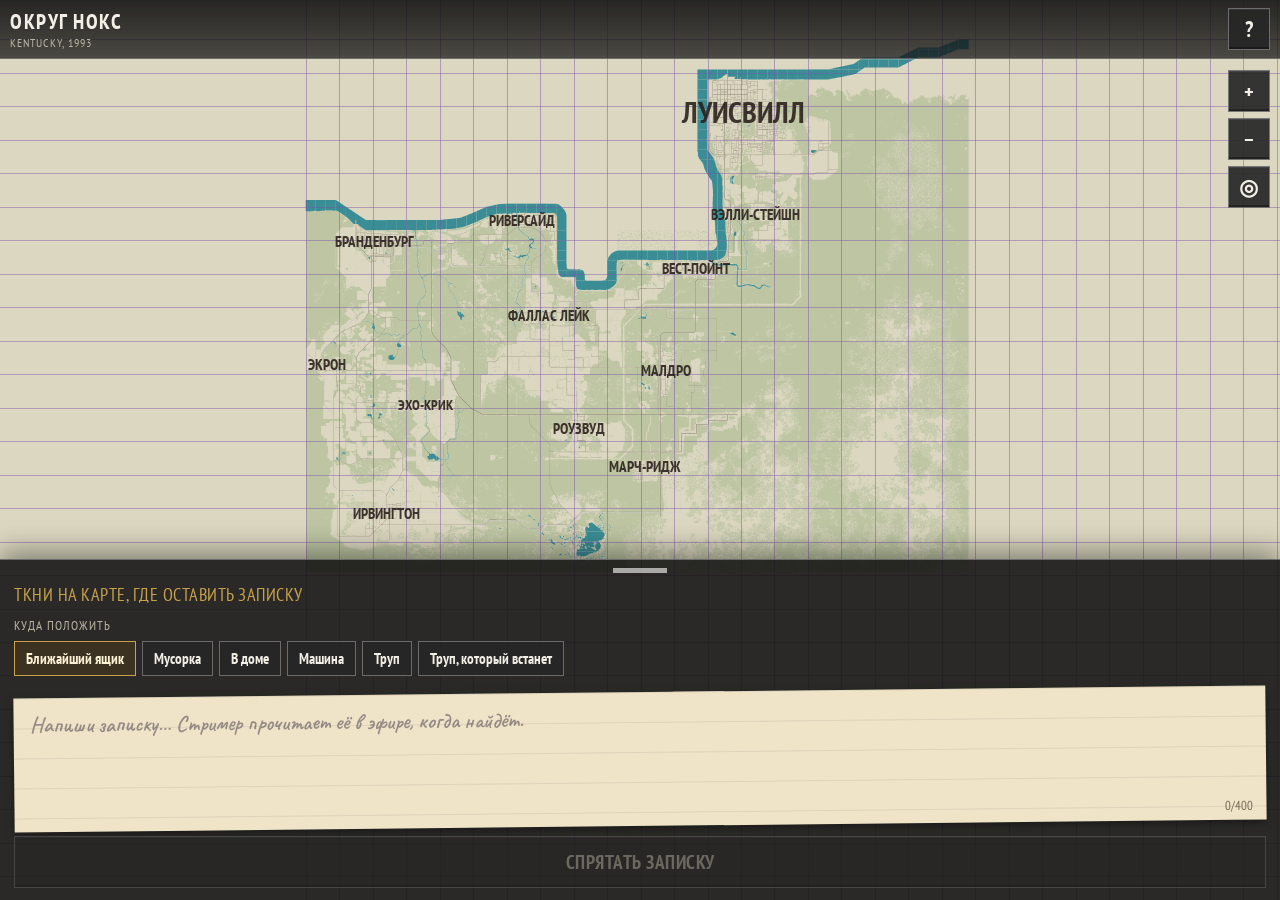
==== index.html @ 6904a009 "Окно-карта KNOXPAD для Telegram-бота Co-Authored-By: Claude Opus 5.5 <noreply@anthropic.com>" ====
<!doctype html>
<html lang="ru">
<head>
<meta charset="utf-8">
<meta name="viewport" content="width=device-width, initial-scale=1, maximum-scale=1, user-scalable=no">
<title>Записка в мире стримера</title>
<link rel="preconnect" href="https://fonts.googleapis.com">
<link rel="preconnect" href="https://fonts.gstatic.com" crossorigin>
<link href="https://fonts.googleapis.com/css2?family=Caveat:wght@500;700&family=PT+Sans+Narrow:wght@400;700&display=swap" rel="stylesheet">
<link rel="stylesheet" href="style.css">
<script src="https://telegram.org/js/telegram-web-app.js"></script>
</head>
<body>
<canvas id="map"></canvas>

<header class="pz-bar">
  <div class="title">Округ Нокс <small>Kentucky, 1993</small></div>
  <button class="pz-btn icon" id="helpBtn" aria-label="Как это работает">?</button>
</header>

<div class="tools">
  <button class="pz-btn icon" id="zin" aria-label="Приблизить">+</button>
  <button class="pz-btn icon" id="zout" aria-label="Отдалить">−</button>
  <button class="pz-btn icon" id="toMe" aria-label="Где стример" title="Где стример">◎</button>
</div>

<section class="sheet" id="sheet">
  <div class="grip" id="grip"></div>
  <div class="step" id="stepWhere">
    <div class="hint" id="hint">Ткни на карте, где оставить записку</div>
    <div class="where hide" id="where">
      <div class="pin">📍</div>
      <div><b id="whereMain"></b><small id="whereSub"></small></div>
    </div>
    <div class="streamer" id="streamer"></div>
  </div>
  <div class="label">Куда положить</div>
  <div class="chips" id="places"></div>
  <div class="paper">
    <textarea id="text" maxlength="400" placeholder="Напиши записку… Стример прочитает её в эфире, когда найдёт."></textarea>
    <div class="sign"><span id="nick"></span><span id="count">0/400</span></div>
  </div>
  <button class="pz-btn big" id="send" disabled>Спрятать записку</button>
</section>

<div class="modal hide" id="modal">
  <div class="pz-panel">
    <div class="pz-title" id="modalTitle"></div>
    <div class="body" id="modalBody"></div>
    <button class="pz-btn" id="modalOk">Понятно</button>
  </div>
</div>

<script src="app.js"></script>
</body>
</html>
---- style.css ----
/* Окно-карта для Telegram в стиле интерфейса Project Zomboid: тёмные полупрозрачные панели,
   прямые углы, светлая тонкая рамка, белый текст; записка — бумага с почерком. */
:root {
  --paper: #dbd7c0;            /* фон бумажной карты, как в игре */
  --panel: rgba(18, 18, 18, 0.88);
  --panel2: rgba(38, 38, 38, 0.92);
  --line: rgba(255, 255, 255, 0.32);
  --line2: rgba(255, 255, 255, 0.6);
  --text: #f2efe6;
  --muted: #b9b3a3;
  --accent: #c8a24a;           /* «выделено» — тёплое золото, как подсветка пунктов в игре */
  --danger: #c0392b;
  --note: #efe4c8;
  --ink: #2b2236;
  --sheet-h: 46vh;
}
* { box-sizing: border-box; -webkit-tap-highlight-color: transparent; }
html, body { margin: 0; height: 100%; overflow: hidden; background: var(--paper); color: var(--text);
  font: 400 17px/1.3 "PT Sans Narrow", "Arial Narrow", system-ui, sans-serif; }
canvas#map { position: fixed; inset: 0; width: 100%; height: 100%; touch-action: none; display: block; }
.hide { display: none !important; }

/* ---------- панели и кнопки «как в игре» ---------- */
.pz-panel { background: var(--panel); border: 1px solid var(--line); box-shadow: 0 6px 22px rgba(0, 0, 0, 0.45); }
.pz-btn { font: 700 17px "PT Sans Narrow", sans-serif; color: var(--text); background: var(--panel2);
  border: 1px solid var(--line); border-radius: 0; padding: 9px 14px; cursor: pointer; text-transform: uppercase;
  letter-spacing: 0.5px; box-shadow: inset 0 1px 0 rgba(255, 255, 255, 0.08), inset 0 -2px 0 rgba(0, 0, 0, 0.35); }
.pz-btn:active { background: #4a4a4a; border-color: var(--line2); }
.pz-btn.icon { width: 42px; height: 42px; padding: 0; font-size: 22px; line-height: 40px; text-transform: none; }
.pz-btn.big { width: 100%; padding: 13px; font-size: 19px; margin-top: 10px; background: #3c3221; border-color: var(--accent); color: #fff3d6; }
.pz-btn.big:disabled { opacity: 0.45; border-color: var(--line); background: var(--panel2); color: var(--muted); }
.pz-title { font: 700 18px "PT Sans Narrow", sans-serif; text-transform: uppercase; letter-spacing: 1px; padding: 9px 12px;
  background: rgba(255, 255, 255, 0.06); border-bottom: 1px solid var(--line); }

header.pz-bar { position: fixed; top: 0; left: 0; right: 0; display: flex; align-items: center; justify-content: space-between;
  padding: 8px 10px; background: linear-gradient(rgba(18, 18, 18, 0.9), rgba(18, 18, 18, 0.72)); border-bottom: 1px solid var(--line); z-index: 3; }
header .title { font: 700 21px "PT Sans Narrow", sans-serif; text-transform: uppercase; letter-spacing: 1.5px; }
header .title small { display: block; font-weight: 400; font-size: 12px; letter-spacing: 1px; color: var(--muted); }

.tools { position: fixed; right: 10px; top: 70px; display: flex; flex-direction: column; gap: 6px; z-index: 3; }

/* ---------- нижняя панель ---------- */
.sheet { position: fixed; left: 0; right: 0; bottom: 0; z-index: 4; background: var(--panel); border-top: 1px solid var(--line);
  padding: 4px 14px calc(12px + env(safe-area-inset-bottom)); max-height: 72vh; overflow-y: auto;
  box-shadow: 0 -8px 26px rgba(0, 0, 0, 0.4); transition: transform 0.2s ease; }
.sheet.min { transform: translateY(calc(100% - 92px)); }
.grip { width: 54px; height: 5px; background: var(--line2); margin: 4px auto 10px; cursor: pointer; }
.hint { font-size: 18px; color: var(--accent); text-transform: uppercase; letter-spacing: 0.5px; }
.where { display: flex; gap: 10px; align-items: center; }
.where .pin { font-size: 26px; }
.where b { font-size: 19px; display: block; }
.where small { color: var(--muted); font-size: 15px; }
.where.bad b { color: #ff8f80; }
.streamer { margin-top: 6px; font-size: 14px; color: var(--muted); }
.streamer b { color: #ff8f80; }
.label { margin: 12px 0 6px; font-size: 13px; color: var(--muted); text-transform: uppercase; letter-spacing: 1px; }
.chips { display: flex; gap: 6px; overflow-x: auto; padding-bottom: 4px; scrollbar-width: none; }
.chips::-webkit-scrollbar { display: none; }
.chip { flex: 0 0 auto; font: 700 15px "PT Sans Narrow", sans-serif; color: var(--text); background: var(--panel2); border: 1px solid var(--line);
  padding: 7px 11px; cursor: pointer; white-space: nowrap; }
.chip.on { border-color: var(--accent); color: #fff3d6; background: #3c3221; }

/* записка — листок */
.paper { margin-top: 12px; background: var(--note); color: var(--ink); padding: 10px 14px 6px; position: relative;
  background-image: linear-gradient(rgba(43, 34, 54, 0.09) 1px, transparent 1px); background-size: 100% 30px;
  box-shadow: 0 3px 10px rgba(0, 0, 0, 0.4); transform: rotate(-0.6deg); }
.paper textarea { width: 100%; min-height: 96px; border: 0; outline: 0; background: transparent; resize: none; color: var(--ink);
  font: 600 22px/30px "Caveat", "Segoe Print", cursive; }
.paper textarea::placeholder { color: rgba(43, 34, 54, 0.45); }
.paper .sign { display: flex; justify-content: space-between; font: 700 19px "Caveat", cursive; color: #5b4a3a; }
.paper .sign #count { font: 400 13px "PT Sans Narrow", sans-serif; color: #7b6a58; align-self: end; }

/* окно-сообщение */
.modal { position: fixed; inset: 0; background: rgba(0, 0, 0, 0.55); display: grid; place-items: center; z-index: 9; padding: 18px; }
.modal .pz-panel { max-width: 420px; width: 100%; }
.modal .body { padding: 12px; white-space: pre-line; font-size: 17px; }
.modal .pz-btn { margin: 0 12px 12px; width: calc(100% - 24px); }
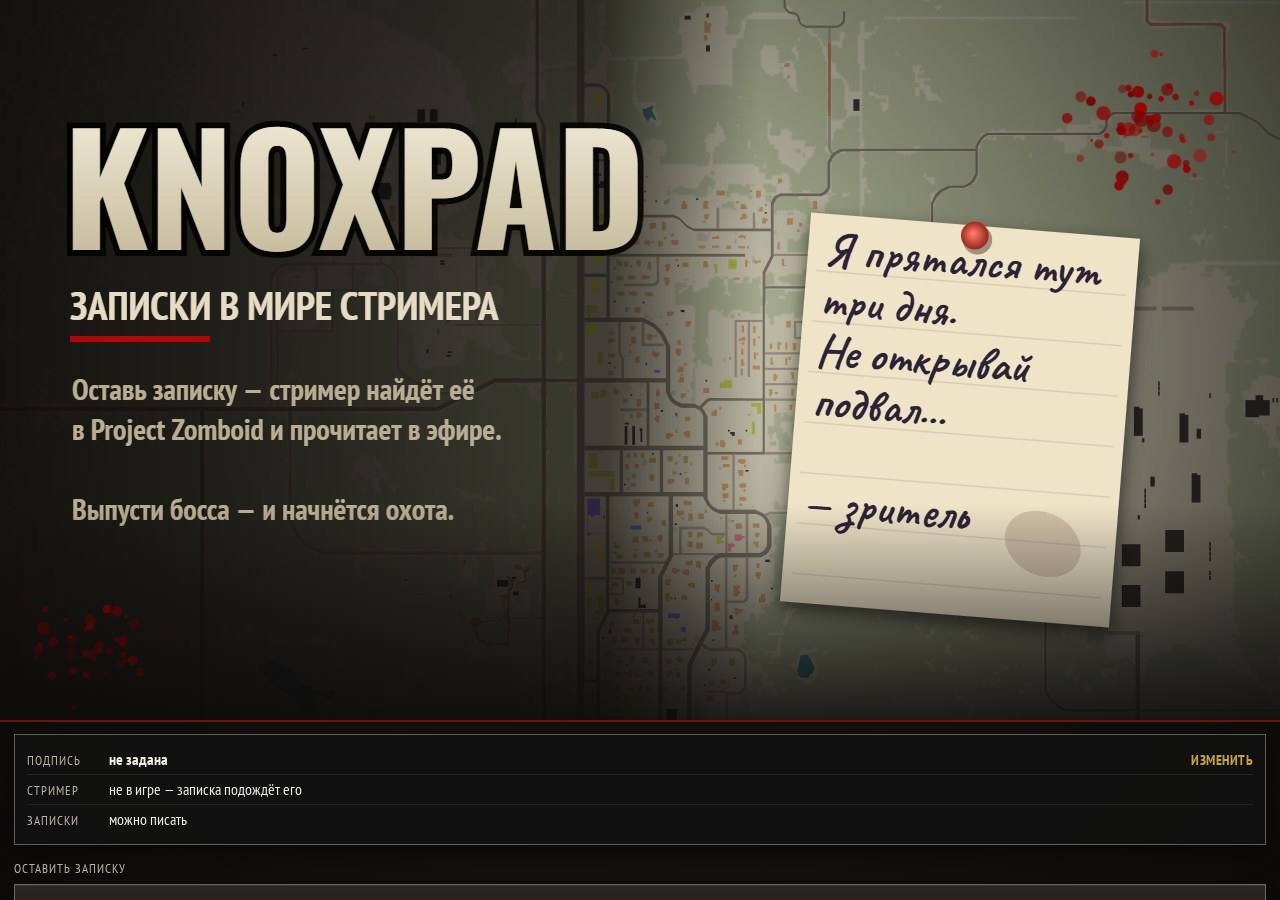
==== commit 6177506e: "Меню KNOXPAD: главная, записка на карте / рядом со стримером / в городе, босс, подпись Co-Authored-B" ====
--- a/index.html
+++ b/index.html
@@ -3,44 +3,179 @@
 <head>
 <meta charset="utf-8">
 <meta name="viewport" content="width=device-width, initial-scale=1, maximum-scale=1, user-scalable=no">
-<title>Записка в мире стримера</title>
+<title>KNOXPAD</title>
 <link rel="preconnect" href="https://fonts.googleapis.com">
 <link rel="preconnect" href="https://fonts.gstatic.com" crossorigin>
-<link href="https://fonts.googleapis.com/css2?family=Caveat:wght@500;700&family=PT+Sans+Narrow:wght@400;700&display=swap" rel="stylesheet">
+<link href="https://fonts.googleapis.com/css2?family=Caveat:wght@500;700&family=Oswald:wght@600;700&family=PT+Sans+Narrow:wght@400;700&display=swap" rel="stylesheet">
 <link rel="stylesheet" href="style.css">
 <script src="https://telegram.org/js/telegram-web-app.js"></script>
 </head>
 <body>
-<canvas id="map"></canvas>
 
-<header class="pz-bar">
-  <div class="title">Округ Нокс <small>Kentucky, 1993</small></div>
-  <button class="pz-btn icon" id="helpBtn" aria-label="Как это работает">?</button>
-</header>
+<!-- ГЛАВНАЯ: меню бота -->
+<section class="screen page on" id="scrHome">
+  <div class="hero"><img src="bot/welcome.jpg" alt="KNOXPAD — записки в мире стримера"></div>
+  <div class="pad">
+    <div class="pz-panel card status">
+      <div class="row"><span class="k">Подпись</span><b class="nickText">—</b><button class="link" id="nickEdit">изменить</button></div>
+      <div class="row"><span class="k">Стример</span><span id="hStreamer">не в игре</span></div>
+      <div class="row" id="hLimitRow"><span class="k">Записки</span><span id="hLimit"></span></div>
+    </div>
 
-<div class="tools">
-  <button class="pz-btn icon" id="zin" aria-label="Приблизить">+</button>
-  <button class="pz-btn icon" id="zout" aria-label="Отдалить">−</button>
-  <button class="pz-btn icon" id="toMe" aria-label="Где стример" title="Где стример">◎</button>
-</div>
+    <div class="label">Оставить записку</div>
+    <div class="tiles">
+      <button class="tile" data-go="map">
+        <svg viewBox="0 0 32 32"><path d="M4 7l8-3 8 3 8-3v21l-8 3-8-3-8 3z M12 4v21 M20 7v21"/><circle class="red" cx="22" cy="13" r="2.6"/></svg>
+        <span><b>Записка на карте</b><small>Ткни в любое место Нокса — ляжет в ближайший ящик</small></span>
+      </button>
+      <button class="tile" data-go="near">
+        <svg viewBox="0 0 32 32"><circle cx="16" cy="9" r="4"/><path d="M8 28c0-6 3.5-10 8-10s8 4 8 10"/><path class="red" d="M25 6l3 3-3 3"/></svg>
+        <span><b>Рядом со стримером</b><small>В паре шагов от него — найдёт быстро</small></span>
+      </button>
+      <button class="tile" data-go="towns">
+        <svg viewBox="0 0 32 32"><path d="M3 28h26 M5 28V14l6-4 6 4v14 M17 28V8h10v20 M8 18h2 M8 23h2 M20 12h4 M20 17h4 M20 22h4"/></svg>
+        <span><b>В городе</b><small>Появится, когда стример туда доберётся</small></span>
+      </button>
+    </div>
 
-<section class="sheet" id="sheet">
-  <div class="grip" id="grip"></div>
-  <div class="step" id="stepWhere">
-    <div class="hint" id="hint">Ткни на карте, где оставить записку</div>
-    <div class="where hide" id="where">
-      <div class="pin">📍</div>
-      <div><b id="whereMain"></b><small id="whereSub"></small></div>
+    <div class="label">Ещё</div>
+    <div class="tiles">
+      <button class="tile boss" data-go="boss">
+        <svg viewBox="0 0 32 32"><path d="M8 13c0-6 3.6-9 8-9s8 3 8 9c0 3-1 5-3 6v4H11v-4c-2-1-3-3-3-6z"/><circle class="red fill" cx="12.5" cy="13" r="2"/><circle class="red fill" cx="19.5" cy="13" r="2"/><path d="M13 23v4 M16 23v4 M19 23v4"/></svg>
+        <span><b>Заказать босса</b><small id="bossTileSub">Донат — и начнётся охота</small></span>
+      </button>
+      <button class="tile soon" disabled>
+        <svg viewBox="0 0 32 32"><path d="M4 10l12-6 12 6v13l-12 6-12-6z M4 10l12 6 12-6 M16 16v13 M10 7l12 6"/></svg>
+        <span><b>Посылка с припасами</b><small>Стример ещё придумывает</small></span>
+        <i class="stamp">скоро</i>
+      </button>
+      <button class="tile" data-go="help">
+        <svg viewBox="0 0 32 32"><circle cx="16" cy="16" r="12"/><path d="M12 12.5c0-2.5 2-4 4-4s4 1.4 4 3.6c0 3.4-4 3.2-4 6.4"/><circle class="fill" cx="16" cy="23" r="1.3"/></svg>
+        <span><b>Как это работает</b><small>Модерация, «Локатор», что увидит стрим</small></span>
+      </button>
     </div>
-    <div class="streamer" id="streamer"></div>
+    <p class="foot">Записки бесплатные. Мат, оскорбления и ссылки модератор не пропустит.</p>
   </div>
-  <div class="label">Куда положить</div>
-  <div class="chips" id="places"></div>
-  <div class="paper">
-    <textarea id="text" maxlength="400" placeholder="Напиши записку… Стример прочитает её в эфире, когда найдёт."></textarea>
-    <div class="sign"><span id="nick"></span><span id="count">0/400</span></div>
+</section>
+
+<!-- КАРТА -->
+<section class="screen" id="scrMap">
+  <canvas id="map"></canvas>
+  <header class="pz-bar">
+    <button class="pz-btn icon back" aria-label="Назад">‹</button>
+    <div class="title">Округ Нокс <small>Kentucky, 1993</small></div>
+    <button class="pz-btn icon" id="helpBtn" aria-label="Как это работает">?</button>
+  </header>
+  <div class="tools">
+    <button class="pz-btn icon" id="zin" aria-label="Приблизить">+</button>
+    <button class="pz-btn icon" id="zout" aria-label="Отдалить">−</button>
+    <button class="pz-btn icon" id="toMe" aria-label="Где стример" title="Где стример">◎</button>
   </div>
-  <button class="pz-btn big" id="send" disabled>Спрятать записку</button>
+  <section class="sheet" id="sheet">
+    <div class="grip" id="grip"></div>
+    <div class="step" id="stepWhere">
+      <div class="hint" id="hint">Ткни на карте, где оставить записку</div>
+      <div class="where hide" id="where">
+        <div class="pin">📍</div>
+        <div><b id="whereMain"></b><small id="whereSub"></small></div>
+      </div>
+      <div class="streamer" id="streamer"></div>
+    </div>
+    <div class="label">Куда положить</div>
+    <div class="chips" id="places"></div>
+    <div class="paper">
+      <textarea id="text" maxlength="400" placeholder="Напиши записку… Стример прочитает её в эфире, когда найдёт."></textarea>
+      <div class="sign"><span class="nickSign"></span><span id="count">0/400</span></div>
+    </div>
+    <button class="pz-btn big" id="send" disabled>Спрятать записку</button>
+  </section>
+</section>
+
+<!-- ЗАПИСКА РЯДОМ СО СТРИМЕРОМ / В ГОРОДЕ -->
+<section class="screen page" id="scrNote">
+  <header class="pz-bar static">
+    <button class="pz-btn icon back" aria-label="Назад">‹</button>
+    <div class="title" id="noteTitle">Записка<small id="noteSub"></small></div>
+    <span class="spacer"></span>
+  </header>
+  <div class="pad">
+    <div class="label">Куда положить</div>
+    <div class="chips wrap" id="places2"></div>
+    <div class="paper">
+      <textarea id="text2" maxlength="400" placeholder="Напиши записку… Стример прочитает её в эфире, когда найдёт."></textarea>
+      <div class="sign"><span class="nickSign"></span><span id="count2">0/400</span></div>
+    </div>
+    <button class="pz-btn big" id="send2" disabled>Спрятать записку</button>
+  </div>
+</section>
+
+<!-- ГОРОДА -->
+<section class="screen page" id="scrTowns">
+  <header class="pz-bar static">
+    <button class="pz-btn icon back" aria-label="Назад">‹</button>
+    <div class="title">В каком городе?<small>появится, когда стример туда доберётся</small></div>
+    <span class="spacer"></span>
+  </header>
+  <div class="pad"><div class="towns" id="towns"></div></div>
+</section>
+
+<!-- БОСС -->
+<section class="screen page" id="scrBoss">
+  <header class="pz-bar static">
+    <button class="pz-btn icon back" aria-label="Назад">‹</button>
+    <div class="title">Босс<small>охота на стримера</small></div>
+    <span class="spacer"></span>
+  </header>
+  <div class="hunt"><img src="bot/hunt.png" alt="Охота началась"></div>
+  <div class="pad">
+    <div class="pz-panel card">
+      <p>Твой ник станет именем босса. Огромный зомби со свитой появится в сотне метров от стримера и пойдёт по следу.</p>
+      <ul class="facts">
+        <li>всегда знает, где стример</li>
+        <li>обходит, пока стример смотрит, — и бросается, когда тот отвернётся</li>
+        <li>сбивает с ног</li>
+        <li>на экране стрима — кровавое «ОХОТА НАЧАЛАСЬ»</li>
+      </ul>
+      <p class="muted">В сообщении к донату напиши боевой клич — его увидят на стриме. Босса выпускает стример кнопкой.</p>
+    </div>
+    <div class="price" id="bossPrice"></div>
+    <button class="pz-btn big blood" id="bossDonate">Задонатить</button>
+    <p class="foot" id="bossNote"></p>
+  </div>
+</section>
+
+<!-- ПОДПИСЬ -->
+<section class="screen page" id="scrNick">
+  <header class="pz-bar static">
+    <button class="pz-btn icon back" aria-label="Назад">‹</button>
+    <div class="title">Подпись<small>ник на Twitch — его увидят на стриме</small></div>
+    <span class="spacer"></span>
+  </header>
+  <div class="pad">
+    <div class="paper small"><input id="nickInput" maxlength="25" placeholder="твой ник" autocomplete="off"></div>
+    <div class="chips wrap" id="nickHints"></div>
+    <button class="pz-btn big" id="nickSave">Подписать так</button>
+    <p class="foot">До 25 букв и цифр, без ссылок.</p>
+  </div>
+</section>
+
+<!-- КАК ЭТО РАБОТАЕТ -->
+<section class="screen page" id="scrHelp">
+  <header class="pz-bar static">
+    <button class="pz-btn icon back" aria-label="Назад">‹</button>
+    <div class="title">Как это работает<small>записки в мире стримера</small></div>
+    <span class="spacer"></span>
+  </header>
+  <div class="pad">
+    <ol class="pz-panel card steps">
+      <li><b>Выбери место.</b> Точка на карте, рядом со стримером или в городе.</li>
+      <li><b>Выбери, куда положить.</b> Мусорка, дом, труп, бардачок машины — или ближайший ящик у точки.</li>
+      <li><b>Напиши текст</b> и нажми «Спрятать записку».</li>
+      <li><b>Модератор проверит</b> записку, и она появится в игре. Бот напишет, когда её спрячут, найдут и прочитают.</li>
+      <li><b>Стример ищет</b> её с телефоном-«Локатором» и читает вслух в эфире. До этого текст никто не увидит.</li>
+    </ol>
+    <p class="foot">Ненайденная записка со временем истлеет — бот скажет. Записки бесплатные; мат, оскорбления и ссылки не пройдут.</p>
+  </div>
 </section>
 
 <div class="modal hide" id="modal">
@@ -51,6 +186,7 @@
   </div>
 </div>
 
+<script src="menu.js"></script>
 <script src="app.js"></script>
 </body>
 </html>
--- a/style.css
+++ b/style.css
@@ -75,3 +75,65 @@
 .modal .pz-panel { max-width: 420px; width: 100%; }
 .modal .body { padding: 12px; white-space: pre-line; font-size: 17px; }
 .modal .pz-btn { margin: 0 12px 12px; width: calc(100% - 24px); }
+
+/* ---------- меню KNOXPAD: экраны ---------- */
+.screen { display: none; }
+.screen.on { display: block; }
+.page { position: fixed; inset: 0; overflow-y: auto; -webkit-overflow-scrolling: touch;
+  background: radial-gradient(ellipse at 50% 0%, #2a211b 0%, #141110 55%, #0d0b0a 100%); }
+.pad { padding: 12px 14px calc(22px + env(safe-area-inset-bottom)); }
+header.pz-bar.static { position: sticky; }
+header .spacer { width: 42px; }
+header .title { flex: 1; text-align: center; padding: 0 6px; }
+.pz-btn.back { font-size: 30px; line-height: 38px; }
+.hero { position: relative; line-height: 0; border-bottom: 2px solid #6e120c; }
+.hero img { width: 100%; aspect-ratio: 16 / 9; object-fit: cover; object-position: 30% 50%; }
+.hero::after { content: ""; position: absolute; inset: auto 0 0 0; height: 30%; background: linear-gradient(transparent, rgba(13, 11, 10, 0.85)); }
+.card { padding: 10px 12px; }
+.card p { margin: 0 0 8px; }
+.status .row { display: flex; align-items: baseline; gap: 8px; padding: 4px 0; font-size: 16px; }
+.status .row + .row { border-top: 1px solid rgba(255, 255, 255, 0.08); }
+.status .k { width: 74px; flex: 0 0 auto; color: var(--muted); font-size: 13px; text-transform: uppercase; letter-spacing: 1px; }
+.status b { font-weight: 700; }
+.status #hStreamer b { color: #ff8f80; }
+.bad { color: #ff8f80; }
+.link { margin-left: auto; background: none; border: 0; color: var(--accent); font: 700 14px "PT Sans Narrow", sans-serif;
+  text-transform: uppercase; letter-spacing: 0.5px; cursor: pointer; padding: 0; }
+.tiles { display: grid; gap: 8px; }
+.tile { position: relative; display: flex; align-items: center; gap: 12px; width: 100%; text-align: left; cursor: pointer;
+  background: linear-gradient(rgba(44, 40, 36, 0.95), rgba(26, 24, 22, 0.95)); border: 1px solid var(--line); color: var(--text);
+  padding: 11px 12px; font: inherit; box-shadow: inset 0 1px 0 rgba(255, 255, 255, 0.07), inset 0 -2px 0 rgba(0, 0, 0, 0.4), 0 3px 10px rgba(0, 0, 0, 0.35); }
+.tile:active { border-color: var(--accent); background: #3c3221; }
+.tile svg { flex: 0 0 auto; width: 40px; height: 40px; fill: none; stroke: #e8dcc0; stroke-width: 2; stroke-linecap: round; stroke-linejoin: round; }
+.tile svg .red { stroke: #d23a2a; }
+.tile svg .fill { fill: #e8dcc0; stroke: none; }
+.tile svg .red.fill { fill: #d23a2a; }
+.tile b { display: block; font: 700 19px "PT Sans Narrow", sans-serif; text-transform: uppercase; letter-spacing: 0.6px; }
+.tile small { display: block; color: var(--muted); font-size: 14px; line-height: 1.2; margin-top: 2px; }
+.tile.boss { border-color: #8e1a10; background: linear-gradient(rgba(70, 14, 10, 0.95), rgba(32, 10, 8, 0.95)); }
+.tile.boss b { color: #ffb3a8; }
+.tile.soon { opacity: 0.55; cursor: default; }
+.stamp { position: absolute; right: 10px; top: 8px; font: 700 13px "Oswald", sans-serif; color: #d23a2a; border: 2px solid #d23a2a;
+  padding: 0 6px; transform: rotate(8deg); text-transform: uppercase; letter-spacing: 1px; font-style: normal; }
+.label { margin-top: 16px; }
+.foot { color: var(--muted); font-size: 14px; text-align: center; margin: 16px 6px 0; }
+.chips.wrap { flex-wrap: wrap; overflow: visible; }
+.towns { display: grid; grid-template-columns: 1fr 1fr; gap: 8px; }
+.town { text-align: left; background: var(--panel2); border: 1px solid var(--line); color: var(--text); padding: 10px; cursor: pointer; font: inherit; }
+.town:active { border-color: var(--accent); background: #3c3221; }
+.town b { display: block; font: 700 18px "PT Sans Narrow", sans-serif; text-transform: uppercase; }
+.town small { color: var(--muted); font-size: 13px; }
+.hunt { background: #0b0807; line-height: 0; border-bottom: 2px solid #6e120c; }
+.hunt img { width: 100%; }
+.facts { margin: 0 0 8px; padding-left: 20px; }
+.facts li { margin: 3px 0; }
+.facts li::marker { color: #d23a2a; }
+.muted { color: var(--muted); font-size: 15px; }
+.price { text-align: center; font: 700 44px "Oswald", sans-serif; color: #f2ecd9; margin: 14px 0 0; text-shadow: 0 2px 0 #000; }
+.price small { display: block; font: 400 14px "PT Sans Narrow", sans-serif; color: var(--muted); text-transform: uppercase; letter-spacing: 1px; }
+.pz-btn.big.blood { background: linear-gradient(#a3160e, #6b0d08); border-color: #ff6a55; color: #fff; font-family: "Oswald", sans-serif; letter-spacing: 1.5px; }
+.steps { margin: 0; padding: 10px 12px 10px 34px; }
+.steps li { margin: 6px 0; }
+.paper.small { padding: 8px 14px; }
+.paper input { width: 100%; border: 0; outline: 0; background: transparent; color: var(--ink); font: 700 28px "Caveat", cursive; }
+#nickHints { margin-top: 12px; }
